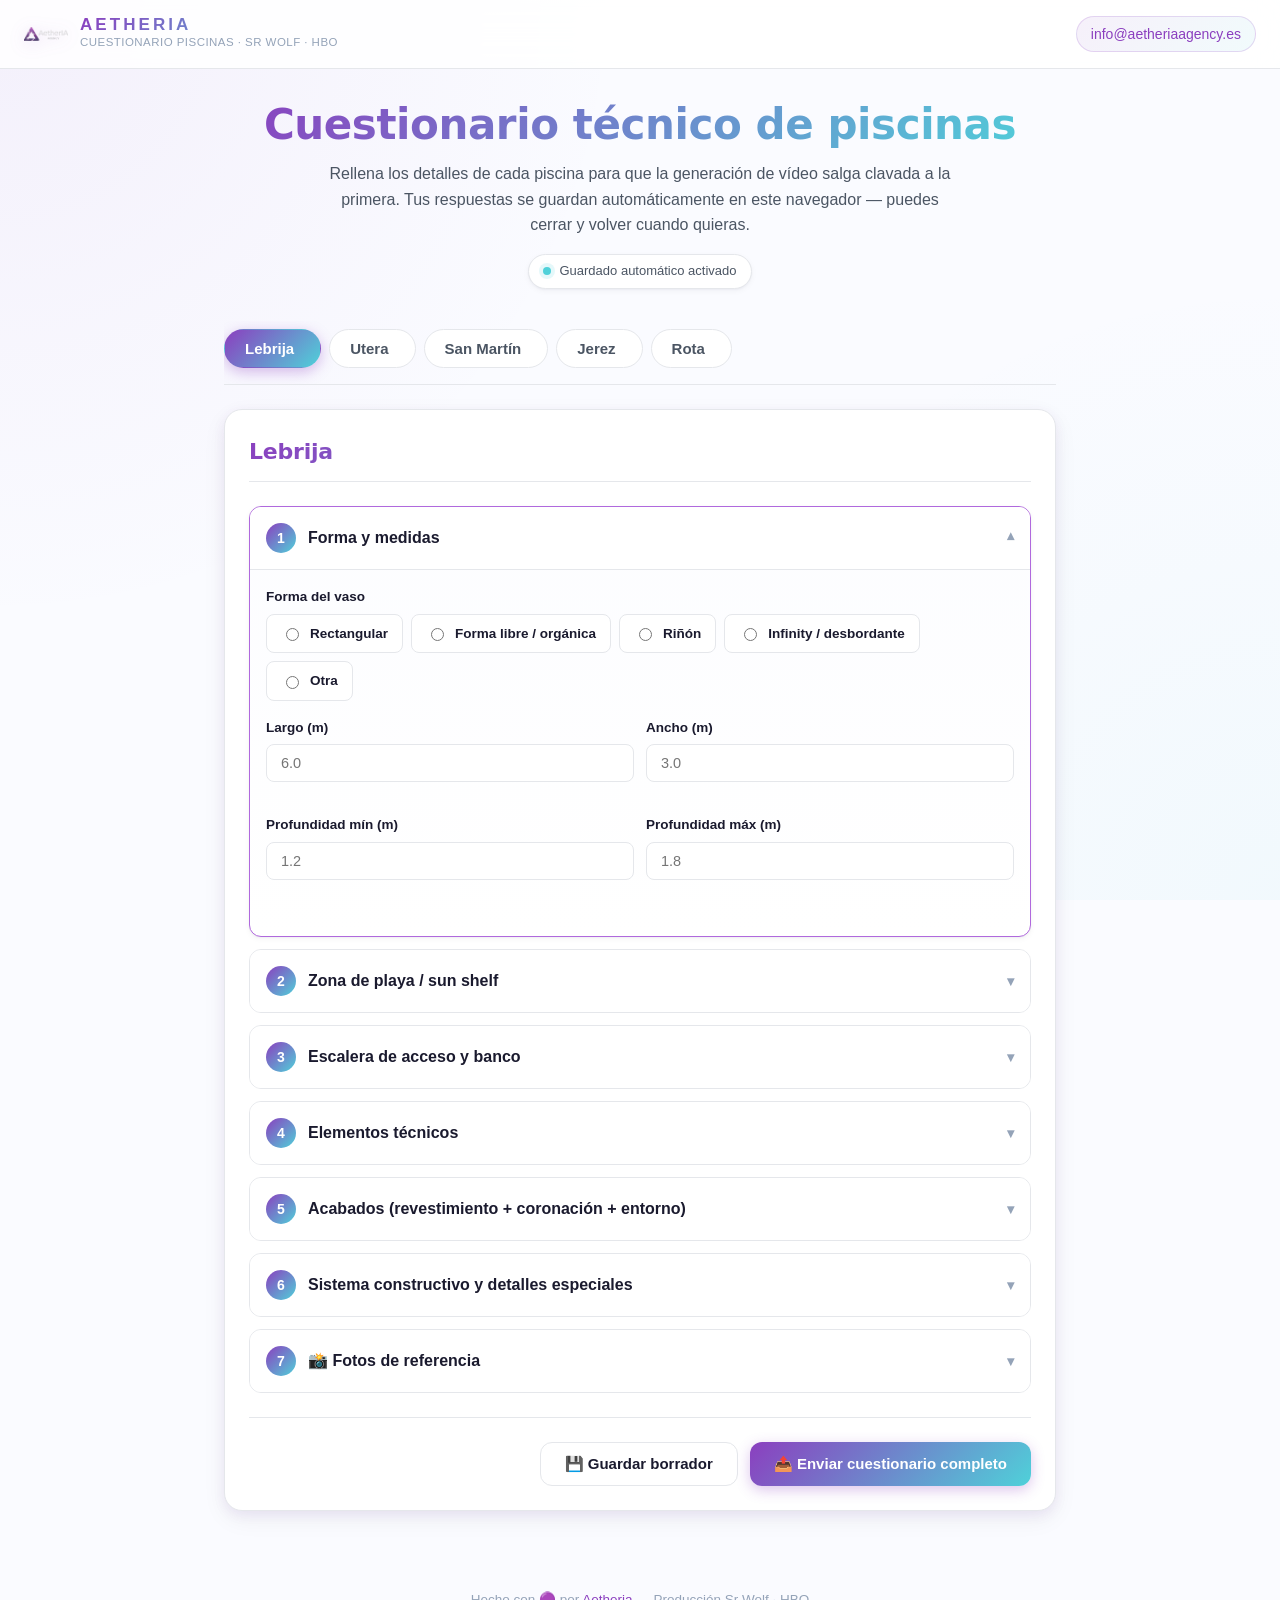
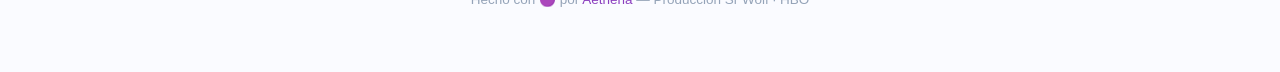
==== index.html @ 0c2d432a "feat: cuestionario interactivo Piscinas HBO Formulario HTML/CSS/JS estático para que el productor Sr" ====
<!DOCTYPE html>
<html lang="es">
<head>
  <meta charset="UTF-8" />
  <meta name="viewport" content="width=device-width, initial-scale=1.0" />
  <meta name="description" content="Cuestionario técnico de piscinas — Aetheria · Producción Sr Wolf / HBO" />
  <title>Cuestionario Piscinas · Aetheria</title>
  <link rel="icon" type="image/png" href="assets/logo-aetheria.png" />
  <link rel="stylesheet" href="style.css" />
</head>
<body>
  <header class="site-header">
    <div class="brand">
      <img src="assets/logo-aetheria.png" alt="Aetheria" class="brand-logo" />
      <div class="brand-text">
        <span class="brand-name">AETHERIA</span>
        <span class="brand-tag">Cuestionario Piscinas · Sr Wolf · HBO</span>
      </div>
    </div>
    <a class="contact-link" href="mailto:info@aetheriaagency.es">info@aetheriaagency.es</a>
  </header>

  <main class="container">
    <section class="intro">
      <h1>Cuestionario técnico de piscinas</h1>
      <p class="lead">
        Rellena los detalles de cada piscina para que la generación de vídeo
        salga clavada a la primera. Tus respuestas se guardan automáticamente
        en este navegador — puedes cerrar y volver cuando quieras.
      </p>
      <div class="status-bar">
        <span class="status-dot"></span>
        <span id="autosave-status">Guardado automático activado</span>
      </div>
    </section>

    <nav class="pool-tabs" id="poolTabs" role="tablist" aria-label="Selector de piscina">
      <button class="pool-tab active" data-pool="lebrija" role="tab" aria-selected="true">Lebrija</button>
      <button class="pool-tab" data-pool="utera" role="tab" aria-selected="false">Utera</button>
      <button class="pool-tab" data-pool="sanmartin" role="tab" aria-selected="false">San Martín</button>
      <button class="pool-tab" data-pool="jerez" role="tab" aria-selected="false">Jerez</button>
      <button class="pool-tab" data-pool="rota" role="tab" aria-selected="false">Rota</button>
    </nav>

    <form
      id="poolForm"
      action="https://formsubmit.co/info@aetheriaagency.es"
      method="POST"
      enctype="multipart/form-data"
      class="pool-form"
    >
      <!-- FormSubmit configuration -->
      <input type="hidden" name="_subject" value="🏊 Nuevo cuestionario piscinas — Aetheria" />
      <input type="hidden" name="_template" value="table" />
      <input type="hidden" name="_captcha" value="false" />
      <input type="hidden" name="_next" value="https://aetheriaagency.github.io/aetheria-piscinas-form/thanks.html" />
      <input type="hidden" name="_autoresponse" value="¡Gracias por enviar el cuestionario! Lo recibimos correctamente. Si tenemos cualquier duda nos pondremos en contacto. — Equipo Aetheria" />

      <!-- Pool sections rendered dynamically by JS -->
      <div id="poolSections"></div>

      <div class="actions">
        <button type="button" id="saveDraft" class="btn btn-secondary">
          💾 Guardar borrador
        </button>
        <button type="submit" class="btn btn-primary">
          📤 Enviar cuestionario completo
        </button>
      </div>
    </form>

    <footer class="site-footer">
      <p>
        Hecho con 🟣 por
        <a href="https://aetheriaagency.es" target="_blank" rel="noopener">Aetheria</a>
        — Producción Sr Wolf · HBO
      </p>
    </footer>
  </main>

  <!-- Template — pool section structure (cloned by JS for each pool) -->
  <template id="poolSectionTemplate">
    <div class="pool-section" data-pool="">

      <!-- 1. FORMA Y MEDIDAS -->
      <details class="accordion" open>
        <summary class="accordion-header">
          <span class="accordion-num">1</span>
          <span class="accordion-title">Forma y medidas</span>
          <span class="accordion-chevron">▾</span>
        </summary>
        <div class="accordion-body">
          <div class="field">
            <label>Forma del vaso</label>
            <div class="radio-group">
              <label class="radio"><input type="radio" name="POOL__shape" value="rectangular" /> Rectangular</label>
              <label class="radio"><input type="radio" name="POOL__shape" value="forma-libre" /> Forma libre / orgánica</label>
              <label class="radio"><input type="radio" name="POOL__shape" value="rinon" /> Riñón</label>
              <label class="radio"><input type="radio" name="POOL__shape" value="infinity" /> Infinity / desbordante</label>
              <label class="radio"><input type="radio" name="POOL__shape" value="otra" /> Otra</label>
            </div>
          </div>

          <div class="field-row">
            <div class="field">
              <label>Largo (m)</label>
              <input type="number" name="POOL__length" step="0.1" min="0" placeholder="6.0" />
            </div>
            <div class="field">
              <label>Ancho (m)</label>
              <input type="number" name="POOL__width" step="0.1" min="0" placeholder="3.0" />
            </div>
          </div>

          <div class="field-row">
            <div class="field">
              <label>Profundidad mín (m)</label>
              <input type="number" name="POOL__depthMin" step="0.1" min="0" placeholder="1.2" />
            </div>
            <div class="field">
              <label>Profundidad máx (m)</label>
              <input type="number" name="POOL__depthMax" step="0.1" min="0" placeholder="1.8" />
            </div>
          </div>
        </div>
      </details>

      <!-- 2. PLAYA / SUN SHELF -->
      <details class="accordion">
        <summary class="accordion-header">
          <span class="accordion-num">2</span>
          <span class="accordion-title">Zona de playa / sun shelf</span>
          <span class="accordion-chevron">▾</span>
        </summary>
        <div class="accordion-body">
          <div class="field">
            <label>¿Tiene zona de playa?</label>
            <div class="radio-group">
              <label class="radio"><input type="radio" name="POOL__hasPlaya" value="si" /> Sí</label>
              <label class="radio"><input type="radio" name="POOL__hasPlaya" value="no" /> No</label>
            </div>
          </div>
          <div class="field">
            <label>¿En qué pared está la playa?</label>
            <input type="text" name="POOL__playaWall" placeholder="Ej: pared corta pegada a la casa" />
          </div>
          <div class="field-row">
            <div class="field">
              <label>Largo playa (m)</label>
              <input type="number" name="POOL__playaLength" step="0.1" min="0" placeholder="1.5" />
            </div>
            <div class="field">
              <label>Ancho playa (m)</label>
              <input type="number" name="POOL__playaWidth" step="0.1" min="0" placeholder="3.0" />
            </div>
          </div>
        </div>
      </details>

      <!-- 3. ESCALERA Y BANCO -->
      <details class="accordion">
        <summary class="accordion-header">
          <span class="accordion-num">3</span>
          <span class="accordion-title">Escalera de acceso y banco</span>
          <span class="accordion-chevron">▾</span>
        </summary>
        <div class="accordion-body">
          <div class="field">
            <label>Tipo de escalera</label>
            <div class="radio-group radio-group-vertical">
              <label class="radio"><input type="radio" name="POOL__stairsType" value="cascada" /> Escalones tipo cascada (3-4 peldaños)</label>
              <label class="radio"><input type="radio" name="POOL__stairsType" value="esquina" /> Escalera de esquina</label>
              <label class="radio"><input type="radio" name="POOL__stairsType" value="roman" /> Roman / semicircular</label>
              <label class="radio"><input type="radio" name="POOL__stairsType" value="integrada-playa" /> Integrada en la playa</label>
              <label class="radio"><input type="radio" name="POOL__stairsType" value="otra" /> Otra (describir abajo)</label>
            </div>
          </div>
          <div class="field">
            <label>Ubicación de la escalera</label>
            <input type="text" name="POOL__stairsLocation" placeholder="Ej: esquina superior derecha, pared corta sur..." />
          </div>
          <div class="field">
            <label>Nº de escalones</label>
            <input type="number" name="POOL__stairsCount" min="1" placeholder="3" />
          </div>

          <hr class="separator" />

          <div class="field">
            <label>¿Tiene banco sumergido?</label>
            <div class="radio-group">
              <label class="radio"><input type="radio" name="POOL__hasBench" value="si" /> Sí</label>
              <label class="radio"><input type="radio" name="POOL__hasBench" value="no" /> No</label>
            </div>
          </div>
          <div class="field">
            <label>Ubicación del banco</label>
            <input type="text" name="POOL__benchLocation" placeholder="Ej: pared corta este" />
          </div>
        </div>
      </details>

      <!-- 4. ELEMENTOS TÉCNICOS -->
      <details class="accordion">
        <summary class="accordion-header">
          <span class="accordion-num">4</span>
          <span class="accordion-title">Elementos técnicos</span>
          <span class="accordion-chevron">▾</span>
        </summary>
        <div class="accordion-body">
          <div class="field-row">
            <div class="field">
              <label>Nº de skimmers</label>
              <input type="number" name="POOL__skimmersCount" min="0" placeholder="2" />
            </div>
            <div class="field">
              <label>¿En qué pared van?</label>
              <input type="text" name="POOL__skimmersWall" placeholder="Ej: pared larga frontal (lado jardín)" />
            </div>
          </div>

          <div class="field-row">
            <div class="field">
              <label>Nº de focos LED</label>
              <input type="number" name="POOL__focosCount" min="0" placeholder="1" />
            </div>
            <div class="field">
              <label>¿En qué pared van?</label>
              <input type="text" name="POOL__focosWall" placeholder="Ej: pared larga opuesta a skimmers" />
            </div>
          </div>

          <div class="field">
            <label>Sumidero — posición</label>
            <div class="radio-group">
              <label class="radio"><input type="radio" name="POOL__drainPos" value="centrado" /> Centrado</label>
              <label class="radio"><input type="radio" name="POOL__drainPos" value="descentrado" /> Descentrado</label>
            </div>
          </div>
          <div class="field">
            <label>Si va descentrado, ¿hacia dónde?</label>
            <input type="text" name="POOL__drainOffset" placeholder="Ej: hacia el lado opuesto a la playa" />
          </div>

          <div class="field-row">
            <div class="field">
              <label>Nº de impulsiones</label>
              <input type="number" name="POOL__impulsionsCount" min="0" placeholder="2" />
            </div>
            <div class="field">
              <label>Ubicación impulsiones</label>
              <input type="text" name="POOL__impulsionsLocation" placeholder="Ej: dentro de la playa" />
            </div>
          </div>

          <div class="field">
            <label>¿Es piscina desbordante?</label>
            <div class="radio-group">
              <label class="radio"><input type="radio" name="POOL__overflow" value="no" /> No</label>
              <label class="radio"><input type="radio" name="POOL__overflow" value="perimetral" /> Sí, perimetral</label>
              <label class="radio"><input type="radio" name="POOL__overflow" value="lateral" /> Sí, solo por un lado</label>
            </div>
          </div>
        </div>
      </details>

      <!-- 5. ACABADOS -->
      <details class="accordion">
        <summary class="accordion-header">
          <span class="accordion-num">5</span>
          <span class="accordion-title">Acabados (revestimiento + coronación + entorno)</span>
          <span class="accordion-chevron">▾</span>
        </summary>
        <div class="accordion-body">
          <h4 class="sub-heading">Revestimiento interior</h4>
          <div class="field">
            <label>Material del revestimiento</label>
            <div class="radio-group radio-group-vertical">
              <label class="radio"><input type="radio" name="POOL__finishMaterial" value="membrana" /> Membrana armada PVC</label>
              <label class="radio"><input type="radio" name="POOL__finishMaterial" value="gresite" /> Gresite / mosaico</label>
              <label class="radio"><input type="radio" name="POOL__finishMaterial" value="microcemento" /> Microcemento</label>
              <label class="radio"><input type="radio" name="POOL__finishMaterial" value="liner" /> Liner</label>
              <label class="radio"><input type="radio" name="POOL__finishMaterial" value="otro" /> Otro</label>
            </div>
          </div>
          <div class="field">
            <label>Color exacto del revestimiento</label>
            <input type="text" name="POOL__finishColor" placeholder="Ej: antracita gris oscuro / blanco / arena / azul claro..." />
          </div>
          <div class="field">
            <label>Referencia comercial (opcional)</label>
            <input type="text" name="POOL__finishRef" placeholder="Ej: Renolit Alkorplan Touch Chandra" />
          </div>

          <h4 class="sub-heading">Coronación (borde perimetral)</h4>
          <div class="field">
            <label>Material de la coronación</label>
            <div class="radio-group radio-group-vertical">
              <label class="radio"><input type="radio" name="POOL__copingMaterial" value="piedra-natural" /> Piedra natural</label>
              <label class="radio"><input type="radio" name="POOL__copingMaterial" value="porcelanico" /> Porcelánico</label>
              <label class="radio"><input type="radio" name="POOL__copingMaterial" value="travertino" /> Travertino</label>
              <label class="radio"><input type="radio" name="POOL__copingMaterial" value="hormigon-pulido" /> Hormigón pulido</label>
              <label class="radio"><input type="radio" name="POOL__copingMaterial" value="otro" /> Otro</label>
            </div>
          </div>
          <div class="field">
            <label>Color de la coronación (UN solo color)</label>
            <input type="text" name="POOL__copingColor" placeholder="Ej: gris claro / blanco / beige..." />
          </div>

          <h4 class="sub-heading">Entorno alrededor de la piscina</h4>
          <div class="field">
            <label>Material del suelo exterior</label>
            <div class="radio-group radio-group-vertical">
              <label class="radio"><input type="radio" name="POOL__deckMaterial" value="baldosa" /> Baldosa / cerámica</label>
              <label class="radio"><input type="radio" name="POOL__deckMaterial" value="tarima-madera" /> Tarima de madera</label>
              <label class="radio"><input type="radio" name="POOL__deckMaterial" value="cesped" /> Césped (natural o artificial)</label>
              <label class="radio"><input type="radio" name="POOL__deckMaterial" value="microcemento" /> Microcemento</label>
              <label class="radio"><input type="radio" name="POOL__deckMaterial" value="mezcla" /> Mezcla</label>
            </div>
          </div>
          <div class="field">
            <label>Color principal del entorno</label>
            <input type="text" name="POOL__deckColor" placeholder="Ej: gris-blanco / terracota / madera natural..." />
          </div>
        </div>
      </details>

      <!-- 6. SISTEMA CONSTRUCTIVO + DETALLES ESPECIALES -->
      <details class="accordion">
        <summary class="accordion-header">
          <span class="accordion-num">6</span>
          <span class="accordion-title">Sistema constructivo y detalles especiales</span>
          <span class="accordion-chevron">▾</span>
        </summary>
        <div class="accordion-body">
          <div class="field">
            <label>Sistema constructivo</label>
            <div class="radio-group">
              <label class="radio"><input type="radio" name="POOL__construction" value="eps" /> Bloques EPS</label>
              <label class="radio"><input type="radio" name="POOL__construction" value="gunite" /> Gunite (hormigón proyectado)</label>
              <label class="radio"><input type="radio" name="POOL__construction" value="prefabricada" /> Prefabricada</label>
              <label class="radio"><input type="radio" name="POOL__construction" value="otro" /> Otro</label>
            </div>
          </div>

          <hr class="separator" />

          <div class="field">
            <label>¿Tiene jacuzzi o spa anexo?</label>
            <div class="radio-group">
              <label class="radio"><input type="radio" name="POOL__hasJacuzzi" value="si" /> Sí</label>
              <label class="radio"><input type="radio" name="POOL__hasJacuzzi" value="no" /> No</label>
            </div>
          </div>
          <div class="field">
            <label>¿Hay cascadas, fuentes o cuellos de cisne?</label>
            <div class="radio-group">
              <label class="radio"><input type="radio" name="POOL__hasWaterfall" value="si" /> Sí</label>
              <label class="radio"><input type="radio" name="POOL__hasWaterfall" value="no" /> No</label>
            </div>
          </div>
          <div class="field">
            <label>¿Hay mosaico o dibujos en el fondo?</label>
            <div class="radio-group">
              <label class="radio"><input type="radio" name="POOL__hasMosaic" value="si" /> Sí</label>
              <label class="radio"><input type="radio" name="POOL__hasMosaic" value="no" /> No</label>
            </div>
          </div>
          <div class="field">
            <label>Si tiene mosaico/dibujo, ¿cuál?</label>
            <input type="text" name="POOL__mosaicDetails" placeholder="Ej: delfín azul, cenefa griega..." />
          </div>

          <div class="field">
            <label>Otros detalles importantes</label>
            <textarea name="POOL__notes" rows="3" placeholder="Cualquier cosa relevante: orientación solar, vegetación cercana, peculiaridades..."></textarea>
          </div>
        </div>
      </details>

      <!-- 7. FOTOS -->
      <details class="accordion">
        <summary class="accordion-header">
          <span class="accordion-num">7</span>
          <span class="accordion-title">📸 Fotos de referencia</span>
          <span class="accordion-chevron">▾</span>
        </summary>
        <div class="accordion-body">
          <p class="hint">
            Sube las que tengas — cuantas más, mejor clava el resultado.
            Lo ideal: 1 foto del vaso terminado, 1 con agua, 1 del entorno completo,
            y cualquier render 3D o plano técnico.
          </p>
          <div class="field">
            <label for="POOL__photos">Selecciona fotos (puedes subir varias a la vez)</label>
            <input type="file" name="POOL__photos[]" id="POOL__photos" accept="image/*,application/pdf" multiple />
          </div>
        </div>
      </details>
    </div>
  </template>

  <script src="script.js"></script>
</body>
</html>
---- style.css ----
/* ─────────────────────────────────────────────
   AETHERIA — Piscinas form
   Paleta light + violeta/cyan inspirada en el logo
   ───────────────────────────────────────────── */

:root {
  /* Brand colors */
  --aetheria-violet: #8b3fbf;
  --aetheria-violet-dark: #6e2ea0;
  --aetheria-violet-light: #b069dd;
  --aetheria-cyan: #4fd1d9;
  --aetheria-cyan-dark: #2eb2bc;
  --aetheria-cyan-light: #7be0e6;

  /* Gradient */
  --grad-brand: linear-gradient(135deg, var(--aetheria-violet) 0%, var(--aetheria-cyan) 100%);
  --grad-brand-soft: linear-gradient(135deg, rgba(139, 63, 191, 0.08) 0%, rgba(79, 209, 217, 0.08) 100%);

  /* Neutrals (light) */
  --bg: #fafbff;
  --surface: #ffffff;
  --surface-elev: #ffffff;
  --border: #e5e7eb;
  --border-strong: #cbd5e1;
  --text: #1a1a2e;
  --text-soft: #4b5563;
  --text-muted: #94a3b8;

  /* Semantic */
  --shadow-sm: 0 1px 2px rgba(20, 16, 41, 0.04), 0 2px 6px rgba(20, 16, 41, 0.04);
  --shadow-md: 0 4px 12px rgba(139, 63, 191, 0.08), 0 8px 24px rgba(20, 16, 41, 0.06);
  --shadow-lg: 0 8px 28px rgba(139, 63, 191, 0.12), 0 16px 48px rgba(20, 16, 41, 0.08);

  /* Radius */
  --radius-sm: 8px;
  --radius-md: 12px;
  --radius-lg: 18px;
  --radius-pill: 999px;

  /* Spacing */
  --space-1: 4px;
  --space-2: 8px;
  --space-3: 12px;
  --space-4: 16px;
  --space-5: 24px;
  --space-6: 32px;
  --space-8: 48px;

  /* Typography */
  --font-sans: -apple-system, BlinkMacSystemFont, "Inter", "Segoe UI", Roboto, "Helvetica Neue", Arial, sans-serif;
  --font-display: "Inter", "Segoe UI", system-ui, sans-serif;
}

/* ─── Reset / base ─── */
* {
  box-sizing: border-box;
}
html, body {
  margin: 0;
  padding: 0;
}
body {
  font-family: var(--font-sans);
  color: var(--text);
  background: var(--bg);
  background-image:
    radial-gradient(circle at 0% 0%, rgba(139, 63, 191, 0.06) 0%, transparent 40%),
    radial-gradient(circle at 100% 100%, rgba(79, 209, 217, 0.05) 0%, transparent 40%);
  background-attachment: fixed;
  font-size: 16px;
  line-height: 1.6;
  min-height: 100vh;
}
img {
  max-width: 100%;
  display: block;
}
h1, h2, h3, h4 {
  margin: 0;
  font-family: var(--font-display);
  font-weight: 700;
  letter-spacing: -0.01em;
  color: var(--text);
}
a {
  color: var(--aetheria-violet);
  text-decoration: none;
  transition: color 0.15s ease;
}
a:hover {
  color: var(--aetheria-violet-dark);
}
hr.separator {
  border: none;
  border-top: 1px solid var(--border);
  margin: var(--space-5) 0;
}

/* ─── Header ─── */
.site-header {
  background: var(--surface);
  border-bottom: 1px solid var(--border);
  padding: var(--space-3) var(--space-5);
  display: flex;
  align-items: center;
  justify-content: space-between;
  position: sticky;
  top: 0;
  z-index: 100;
  backdrop-filter: blur(20px);
  -webkit-backdrop-filter: blur(20px);
  background: rgba(255, 255, 255, 0.85);
}
.brand {
  display: flex;
  align-items: center;
  gap: var(--space-3);
}
.brand-logo {
  width: 44px;
  height: 44px;
  object-fit: contain;
  filter: drop-shadow(0 2px 8px rgba(139, 63, 191, 0.25));
}
.brand-text {
  display: flex;
  flex-direction: column;
}
.brand-name {
  font-weight: 800;
  font-size: 17px;
  letter-spacing: 0.18em;
  background: var(--grad-brand);
  -webkit-background-clip: text;
  background-clip: text;
  -webkit-text-fill-color: transparent;
  line-height: 1;
}
.brand-tag {
  font-size: 11.5px;
  font-weight: 500;
  color: var(--text-muted);
  letter-spacing: 0.04em;
  text-transform: uppercase;
}
.contact-link {
  font-size: 14px;
  font-weight: 500;
  padding: 6px 14px;
  border-radius: var(--radius-pill);
  background: var(--grad-brand-soft);
  border: 1px solid rgba(139, 63, 191, 0.18);
}

/* ─── Main container ─── */
.container {
  max-width: 880px;
  margin: 0 auto;
  padding: var(--space-6) var(--space-5);
}

/* ─── Intro ─── */
.intro {
  text-align: center;
  margin-bottom: var(--space-6);
}
.intro h1 {
  font-size: clamp(28px, 5vw, 42px);
  background: var(--grad-brand);
  -webkit-background-clip: text;
  background-clip: text;
  -webkit-text-fill-color: transparent;
  margin-bottom: var(--space-3);
  line-height: 1.15;
}
.lead {
  color: var(--text-soft);
  font-size: 16px;
  max-width: 640px;
  margin: 0 auto var(--space-4);
}
.status-bar {
  display: inline-flex;
  align-items: center;
  gap: var(--space-2);
  padding: 6px 14px;
  background: var(--surface);
  border: 1px solid var(--border);
  border-radius: var(--radius-pill);
  font-size: 13px;
  color: var(--text-soft);
  box-shadow: var(--shadow-sm);
}
.status-dot {
  width: 8px;
  height: 8px;
  border-radius: 50%;
  background: var(--aetheria-cyan);
  box-shadow: 0 0 0 4px rgba(79, 209, 217, 0.15);
  animation: pulse 2s ease-in-out infinite;
}
@keyframes pulse {
  0%, 100% { opacity: 1; }
  50% { opacity: 0.5; }
}

/* ─── Pool tabs ─── */
.pool-tabs {
  display: flex;
  gap: var(--space-2);
  overflow-x: auto;
  padding: var(--space-2) 0 var(--space-4);
  margin-bottom: var(--space-5);
  border-bottom: 1px solid var(--border);
  scroll-snap-type: x mandatory;
  -webkit-overflow-scrolling: touch;
}
.pool-tabs::-webkit-scrollbar {
  height: 6px;
}
.pool-tabs::-webkit-scrollbar-thumb {
  background: var(--border-strong);
  border-radius: 6px;
}
.pool-tab {
  flex-shrink: 0;
  scroll-snap-align: start;
  padding: 10px 20px;
  font-family: inherit;
  font-size: 15px;
  font-weight: 600;
  color: var(--text-soft);
  background: var(--surface);
  border: 1px solid var(--border);
  border-radius: var(--radius-pill);
  cursor: pointer;
  transition: all 0.18s ease;
  position: relative;
  white-space: nowrap;
}
.pool-tab:hover {
  border-color: var(--aetheria-violet-light);
  color: var(--aetheria-violet-dark);
  transform: translateY(-1px);
}
.pool-tab.active {
  background: var(--grad-brand);
  color: white;
  border-color: transparent;
  box-shadow: 0 4px 14px rgba(139, 63, 191, 0.35);
}
.pool-tab .completion {
  margin-left: 6px;
  font-size: 12px;
  opacity: 0.7;
}

/* ─── Form ─── */
.pool-form {
  background: var(--surface);
  border: 1px solid var(--border);
  border-radius: var(--radius-lg);
  padding: var(--space-5);
  box-shadow: var(--shadow-md);
  margin-bottom: var(--space-6);
}
.pool-section {
  display: none;
  flex-direction: column;
  gap: var(--space-3);
}
.pool-section.active {
  display: flex;
}

/* ─── Accordion ─── */
.accordion {
  border: 1px solid var(--border);
  border-radius: var(--radius-md);
  overflow: hidden;
  background: var(--surface);
  transition: border-color 0.15s ease, box-shadow 0.15s ease;
}
.accordion:hover {
  border-color: var(--aetheria-violet-light);
}
.accordion[open] {
  box-shadow: var(--shadow-sm);
  border-color: var(--aetheria-violet-light);
}
.accordion-header {
  list-style: none;
  cursor: pointer;
  padding: var(--space-4);
  display: flex;
  align-items: center;
  gap: var(--space-3);
  font-weight: 600;
  font-size: 16px;
  background: var(--surface);
  transition: background 0.15s ease;
  user-select: none;
}
.accordion-header::-webkit-details-marker { display: none; }
.accordion-header:hover {
  background: var(--grad-brand-soft);
}
.accordion-num {
  width: 30px;
  height: 30px;
  border-radius: var(--radius-pill);
  background: var(--grad-brand);
  color: white;
  display: flex;
  align-items: center;
  justify-content: center;
  font-size: 14px;
  font-weight: 700;
  flex-shrink: 0;
}
.accordion-title {
  flex: 1;
}
.accordion-chevron {
  color: var(--text-muted);
  transition: transform 0.2s ease;
  font-size: 14px;
}
.accordion[open] .accordion-chevron {
  transform: rotate(180deg);
}
.accordion-body {
  padding: var(--space-4) var(--space-4) var(--space-5);
  border-top: 1px solid var(--border);
  background: linear-gradient(180deg, rgba(250, 251, 255, 0.5) 0%, transparent 100%);
}

/* ─── Fields ─── */
.field {
  margin-bottom: var(--space-4);
  display: flex;
  flex-direction: column;
  gap: 6px;
}
.field:last-child {
  margin-bottom: 0;
}
.field label {
  font-size: 13.5px;
  font-weight: 600;
  color: var(--text);
}
.field-row {
  display: grid;
  grid-template-columns: 1fr 1fr;
  gap: var(--space-3);
  margin-bottom: var(--space-4);
}
.sub-heading {
  font-size: 14px;
  font-weight: 700;
  color: var(--aetheria-violet-dark);
  margin: var(--space-4) 0 var(--space-3);
  text-transform: uppercase;
  letter-spacing: 0.04em;
}
.hint {
  font-size: 13px;
  color: var(--text-soft);
  background: var(--grad-brand-soft);
  border-left: 3px solid var(--aetheria-cyan);
  padding: 10px 14px;
  border-radius: var(--radius-sm);
  margin-bottom: var(--space-4);
}

input[type="text"],
input[type="number"],
input[type="email"],
input[type="file"],
textarea,
select {
  width: 100%;
  font-family: inherit;
  font-size: 14.5px;
  color: var(--text);
  background: var(--surface);
  border: 1.5px solid var(--border);
  border-radius: var(--radius-sm);
  padding: 10px 14px;
  transition: all 0.15s ease;
}
input[type="text"]:focus,
input[type="number"]:focus,
input[type="email"]:focus,
textarea:focus,
select:focus {
  outline: none;
  border-color: var(--aetheria-violet);
  box-shadow: 0 0 0 4px rgba(139, 63, 191, 0.12);
}
input[type="file"] {
  padding: 8px;
  cursor: pointer;
}
input[type="file"]::file-selector-button {
  font-family: inherit;
  font-size: 13px;
  font-weight: 600;
  padding: 8px 14px;
  margin-right: 12px;
  border: none;
  border-radius: var(--radius-sm);
  background: var(--grad-brand);
  color: white;
  cursor: pointer;
  transition: opacity 0.15s ease;
}
input[type="file"]::file-selector-button:hover {
  opacity: 0.9;
}
textarea {
  resize: vertical;
  font-family: inherit;
  min-height: 80px;
}

/* ─── Radio groups ─── */
.radio-group {
  display: flex;
  flex-wrap: wrap;
  gap: var(--space-2);
}
.radio-group-vertical {
  flex-direction: column;
  gap: var(--space-2);
}
.radio {
  display: inline-flex;
  align-items: center;
  gap: 8px;
  padding: 8px 14px;
  background: var(--surface);
  border: 1.5px solid var(--border);
  border-radius: var(--radius-sm);
  cursor: pointer;
  font-size: 14px;
  font-weight: 500;
  color: var(--text-soft);
  transition: all 0.15s ease;
  user-select: none;
}
.radio:hover {
  border-color: var(--aetheria-violet-light);
  color: var(--text);
}
.radio input[type="radio"] {
  accent-color: var(--aetheria-violet);
  cursor: pointer;
}
.radio:has(input[type="radio"]:checked) {
  background: var(--grad-brand-soft);
  border-color: var(--aetheria-violet);
  color: var(--aetheria-violet-dark);
  font-weight: 600;
}

/* ─── Actions ─── */
.actions {
  display: flex;
  flex-wrap: wrap;
  gap: var(--space-3);
  margin-top: var(--space-5);
  padding-top: var(--space-5);
  border-top: 1px solid var(--border);
  justify-content: flex-end;
}
.btn {
  padding: 12px 24px;
  font-family: inherit;
  font-size: 15px;
  font-weight: 600;
  border: none;
  border-radius: var(--radius-md);
  cursor: pointer;
  transition: all 0.18s ease;
  display: inline-flex;
  align-items: center;
  gap: 8px;
}
.btn-primary {
  background: var(--grad-brand);
  color: white;
  box-shadow: 0 4px 14px rgba(139, 63, 191, 0.3);
}
.btn-primary:hover {
  transform: translateY(-2px);
  box-shadow: 0 8px 22px rgba(139, 63, 191, 0.42);
}
.btn-secondary {
  background: var(--surface);
  color: var(--text);
  border: 1.5px solid var(--border);
}
.btn-secondary:hover {
  border-color: var(--aetheria-violet);
  color: var(--aetheria-violet-dark);
}

/* ─── Footer ─── */
.site-footer {
  text-align: center;
  padding: var(--space-6) 0 var(--space-4);
  color: var(--text-muted);
  font-size: 13.5px;
}

/* ─── Responsive ─── */
@media (max-width: 640px) {
  .container { padding: var(--space-4) var(--space-3); }
  .pool-form { padding: var(--space-3); }
  .field-row { grid-template-columns: 1fr; }
  .accordion-header { padding: 14px; font-size: 15px; }
  .accordion-body { padding: var(--space-3); }
  .actions { flex-direction: column; }
  .actions .btn { width: 100%; justify-content: center; }
  .brand-tag { display: none; }
  .contact-link { display: none; }
  .pool-tab { padding: 8px 16px; font-size: 14px; }
}
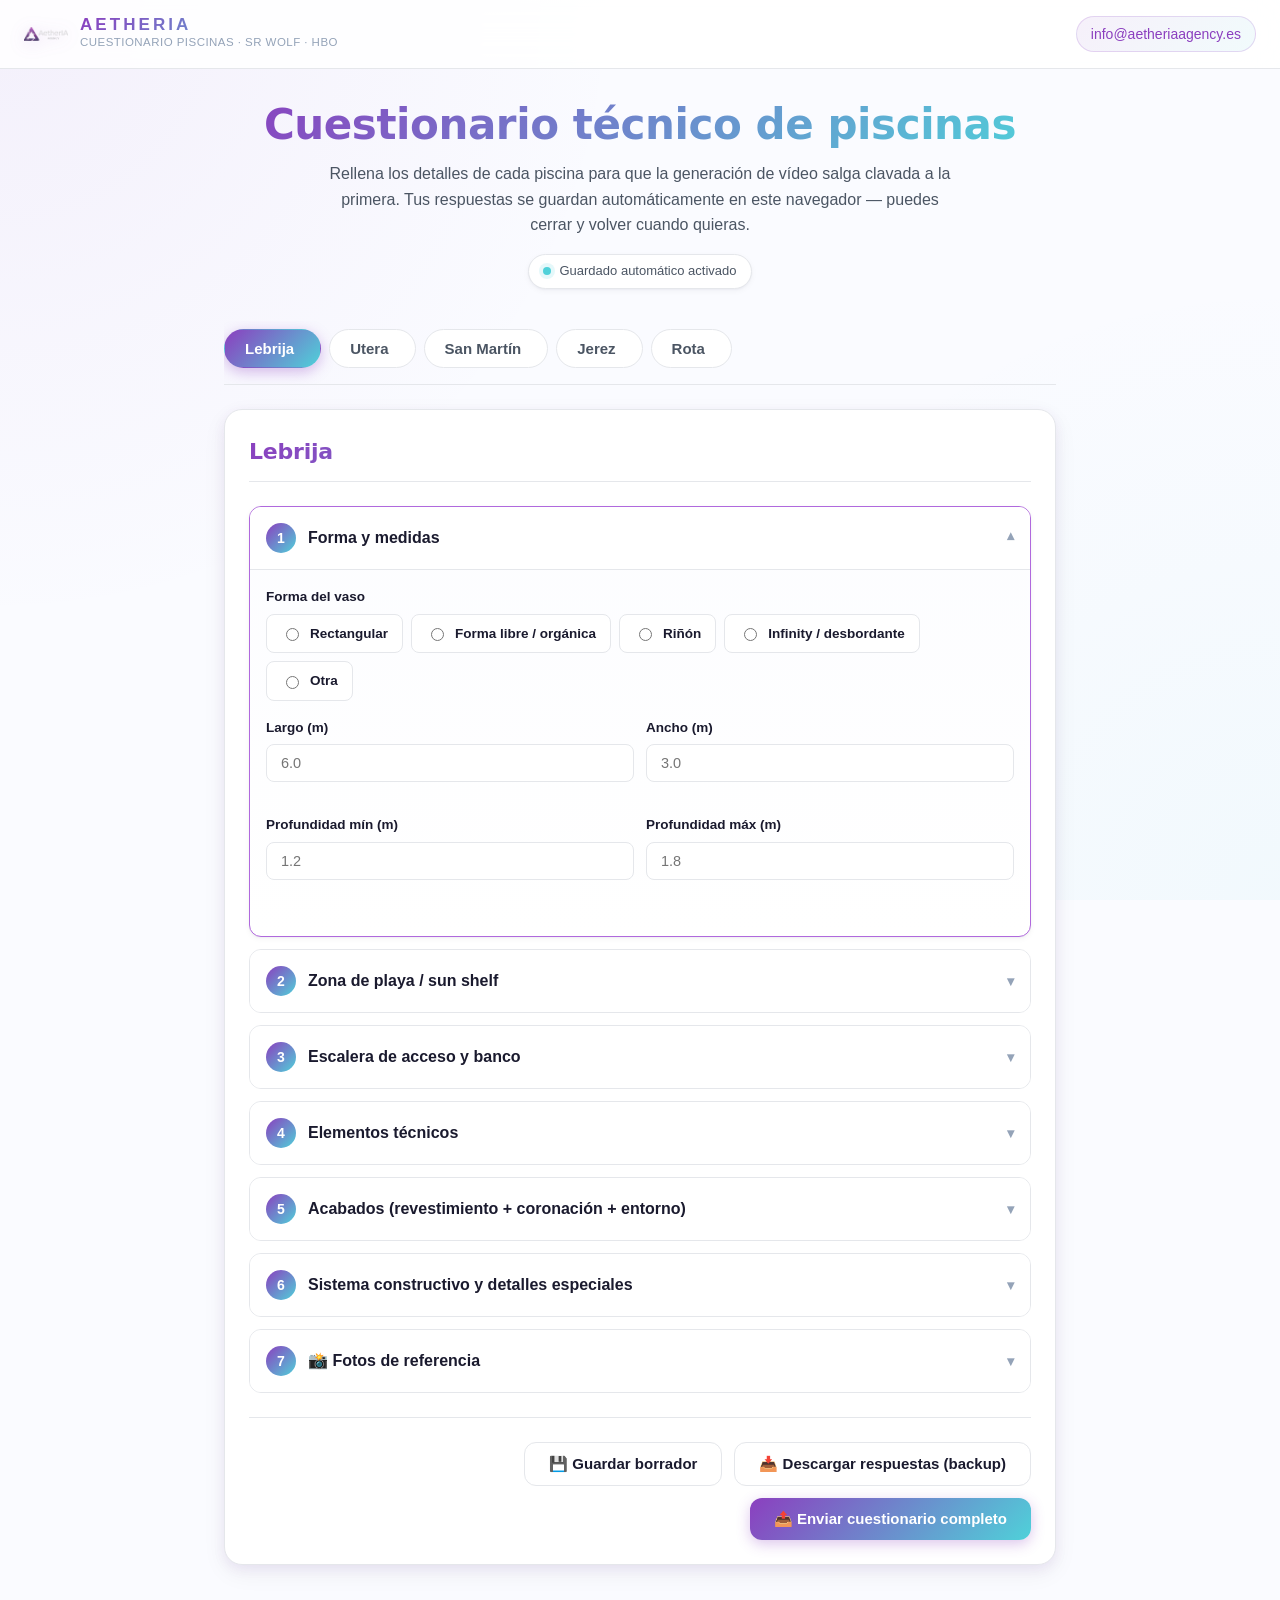
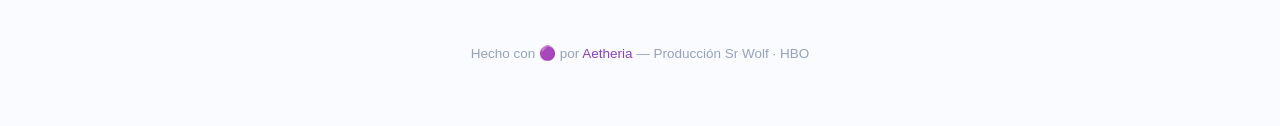
==== commit 51a8f468: "feat: fallback robusto si servicio de envío cae Cuando FormSubmit está caído (error 522 Cloudflare v" ====
--- a/index.html
+++ b/index.html
@@ -63,9 +63,23 @@
         <button type="button" id="saveDraft" class="btn btn-secondary">
           💾 Guardar borrador
         </button>
-        <button type="submit" class="btn btn-primary">
+        <button type="button" id="downloadJson" class="btn btn-secondary" title="Por si el envío principal falla, descarga las respuestas en un archivo">
+          📥 Descargar respuestas (backup)
+        </button>
+        <button type="submit" id="submitBtn" class="btn btn-primary">
           📤 Enviar cuestionario completo
         </button>
+      </div>
+
+      <div id="errorBanner" class="error-banner" hidden>
+        <strong>⚠️ El servicio de envío no responde.</strong>
+        <p>
+          Parece que FormSubmit está caído ahora mismo (es temporal, suele
+          durar minutos). Pulsa <b>"Descargar respuestas (backup)"</b> y
+          mándanos el archivo por WhatsApp o a
+          <a href="mailto:info@aetheriaagency.es">info@aetheriaagency.es</a>.
+          Nos llegan igual y sin perder nada.
+        </p>
       </div>
     </form>
 
--- a/style.css
+++ b/style.css
@@ -505,6 +505,38 @@
 .btn-secondary:hover {
   border-color: var(--aetheria-violet);
   color: var(--aetheria-violet-dark);
+}
+
+/* ─── Error banner ─── */
+.error-banner {
+  margin-top: var(--space-4);
+  padding: var(--space-4);
+  background: linear-gradient(135deg, rgba(220, 38, 38, 0.06) 0%, rgba(251, 146, 60, 0.06) 100%);
+  border: 1.5px solid rgba(220, 38, 38, 0.25);
+  border-left: 4px solid #dc2626;
+  border-radius: var(--radius-md);
+  color: var(--text);
+  font-size: 14px;
+  animation: slideIn 0.3s ease;
+}
+.error-banner strong {
+  color: #dc2626;
+  display: block;
+  margin-bottom: 6px;
+  font-size: 15px;
+}
+.error-banner p {
+  margin: 0;
+  color: var(--text-soft);
+  line-height: 1.55;
+}
+.error-banner a {
+  color: var(--aetheria-violet);
+  font-weight: 600;
+}
+@keyframes slideIn {
+  from { opacity: 0; transform: translateY(-8px); }
+  to { opacity: 1; transform: translateY(0); }
 }
 
 /* ─── Footer ─── */
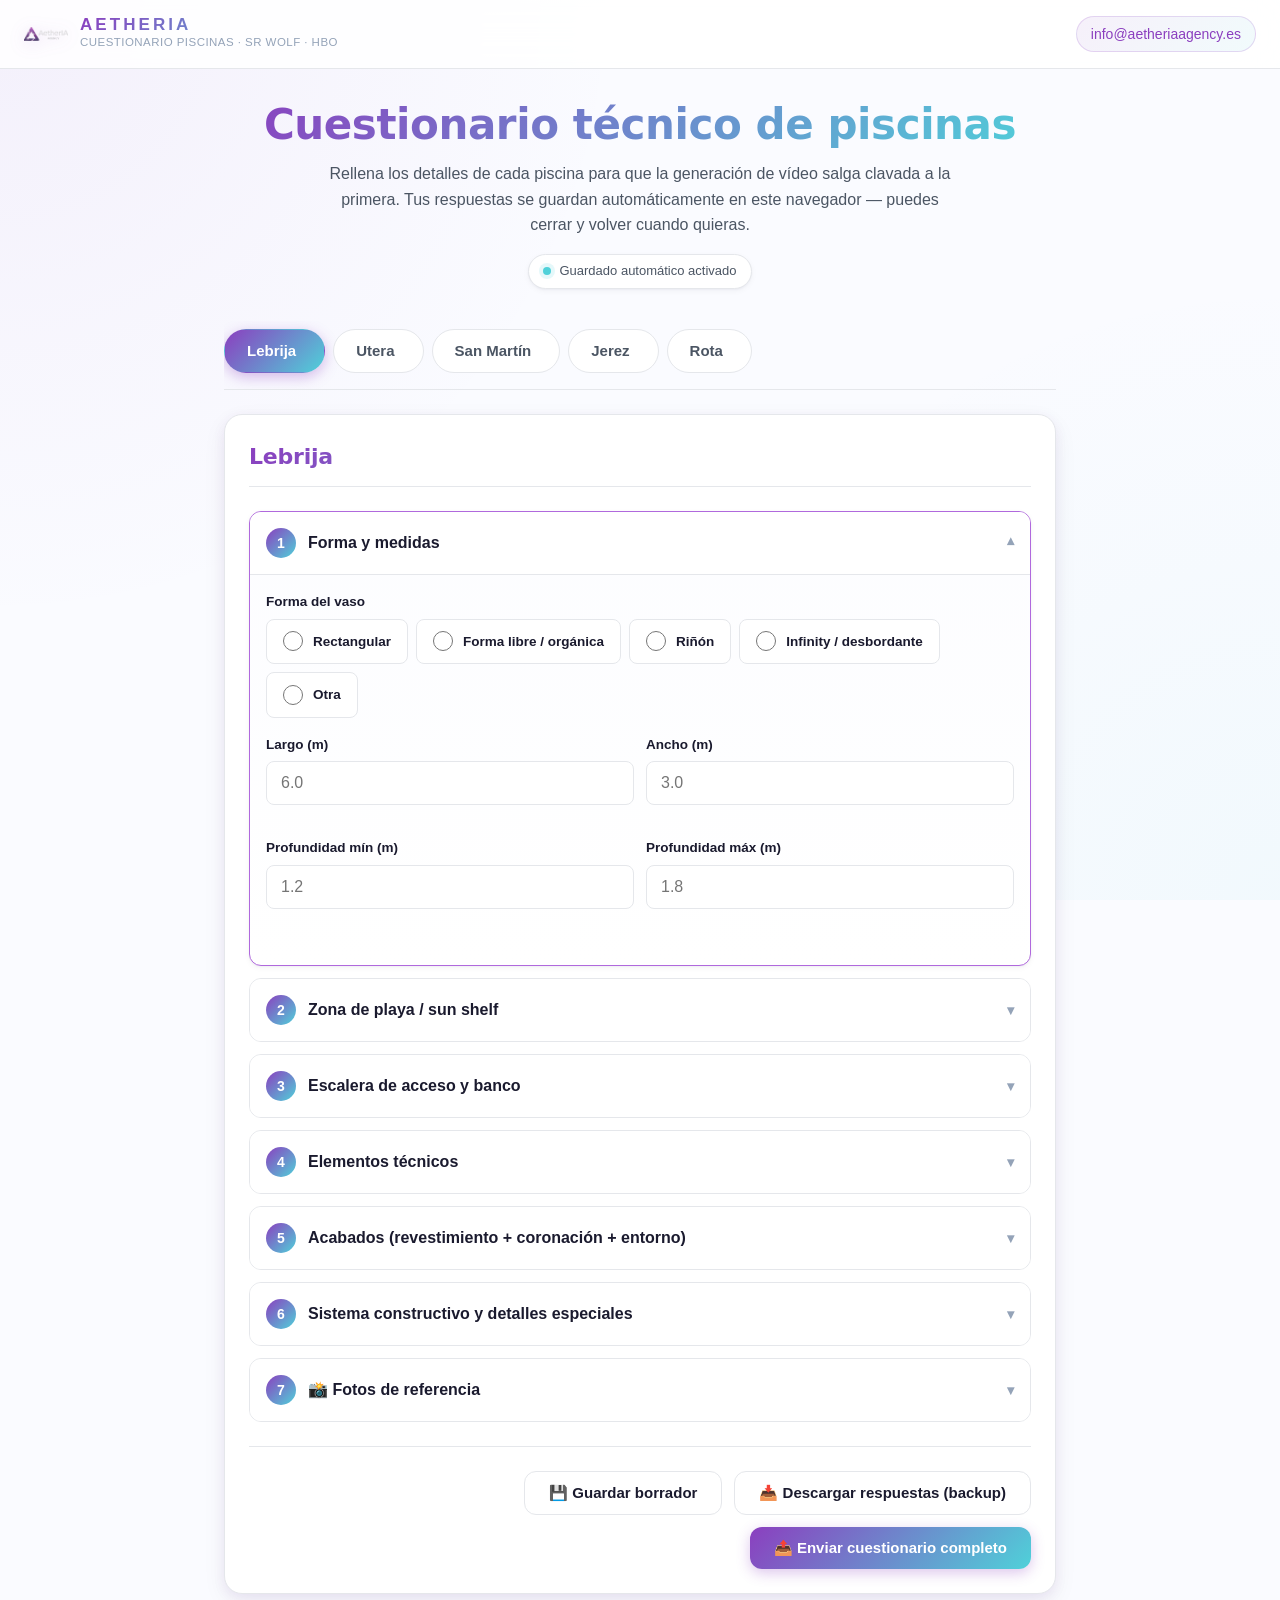
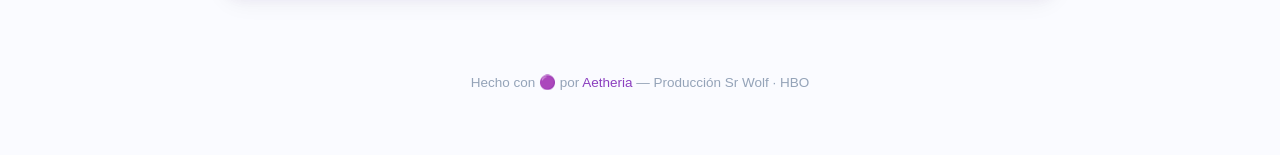
==== commit 6e8372b2: "feat(mobile): optimización móvil exhaustiva Cambios para que el productor pueda rellenar cómodo desd" ====
--- a/index.html
+++ b/index.html
@@ -2,10 +2,18 @@
 <html lang="es">
 <head>
   <meta charset="UTF-8" />
-  <meta name="viewport" content="width=device-width, initial-scale=1.0" />
+  <meta name="viewport" content="width=device-width, initial-scale=1.0, viewport-fit=cover" />
   <meta name="description" content="Cuestionario técnico de piscinas — Aetheria · Producción Sr Wolf / HBO" />
+  <meta name="theme-color" content="#8b3fbf" />
+  <meta name="mobile-web-app-capable" content="yes" />
+  <meta name="apple-mobile-web-app-capable" content="yes" />
+  <meta name="apple-mobile-web-app-status-bar-style" content="default" />
+  <meta name="apple-mobile-web-app-title" content="Piscinas Aetheria" />
+  <meta name="format-detection" content="telephone=no" />
   <title>Cuestionario Piscinas · Aetheria</title>
   <link rel="icon" type="image/png" href="assets/logo-aetheria.png" />
+  <link rel="apple-touch-icon" href="assets/logo-aetheria.png" />
+  <link rel="manifest" href="manifest.webmanifest" />
   <link rel="stylesheet" href="style.css" />
 </head>
 <body>
--- a/style.css
+++ b/style.css
@@ -225,7 +225,8 @@
 .pool-tab {
   flex-shrink: 0;
   scroll-snap-align: start;
-  padding: 10px 20px;
+  padding: 12px 22px;
+  min-height: 44px; /* touch target */
   font-family: inherit;
   font-size: 15px;
   font-weight: 600;
@@ -237,6 +238,10 @@
   transition: all 0.18s ease;
   position: relative;
   white-space: nowrap;
+  -webkit-tap-highlight-color: transparent;
+}
+.pool-tab:active {
+  transform: scale(0.96);
 }
 .pool-tab:hover {
   border-color: var(--aetheria-violet-light);
@@ -292,6 +297,7 @@
   list-style: none;
   cursor: pointer;
   padding: var(--space-4);
+  min-height: 56px; /* touch target generoso */
   display: flex;
   align-items: center;
   gap: var(--space-3);
@@ -300,6 +306,10 @@
   background: var(--surface);
   transition: background 0.15s ease;
   user-select: none;
+  -webkit-tap-highlight-color: transparent;
+}
+.accordion-header:active {
+  background: var(--grad-brand-soft);
 }
 .accordion-header::-webkit-details-marker { display: none; }
 .accordion-header:hover {
@@ -382,13 +392,17 @@
 select {
   width: 100%;
   font-family: inherit;
-  font-size: 14.5px;
+  /* 16px en móvil evita zoom automático en iOS Safari */
+  font-size: 16px;
   color: var(--text);
   background: var(--surface);
   border: 1.5px solid var(--border);
   border-radius: var(--radius-sm);
-  padding: 10px 14px;
+  padding: 12px 14px;
+  min-height: 44px; /* touch target Apple HIG */
   transition: all 0.15s ease;
+  -webkit-appearance: none;
+  appearance: none;
 }
 input[type="text"]:focus,
 input[type="number"]:focus,
@@ -438,25 +452,35 @@
 .radio {
   display: inline-flex;
   align-items: center;
-  gap: 8px;
-  padding: 8px 14px;
+  gap: 10px;
+  padding: 11px 16px;
+  min-height: 44px; /* touch target */
   background: var(--surface);
   border: 1.5px solid var(--border);
   border-radius: var(--radius-sm);
   cursor: pointer;
-  font-size: 14px;
+  font-size: 15px;
   font-weight: 500;
   color: var(--text-soft);
   transition: all 0.15s ease;
   user-select: none;
+  -webkit-tap-highlight-color: transparent;
+}
+.radio:active {
+  transform: scale(0.98);
+  background: var(--grad-brand-soft);
+}
+.radio input[type="radio"] {
+  /* En móvil, radio nativo más grande y fácil de tocar */
+  width: 20px;
+  height: 20px;
+  margin: 0;
+  accent-color: var(--aetheria-violet);
+  cursor: pointer;
 }
 .radio:hover {
   border-color: var(--aetheria-violet-light);
   color: var(--text);
-}
-.radio input[type="radio"] {
-  accent-color: var(--aetheria-violet);
-  cursor: pointer;
 }
 .radio:has(input[type="radio"]:checked) {
   background: var(--grad-brand-soft);
@@ -547,16 +571,236 @@
   font-size: 13.5px;
 }
 
-/* ─── Responsive ─── */
-@media (max-width: 640px) {
-  .container { padding: var(--space-4) var(--space-3); }
-  .pool-form { padding: var(--space-3); }
-  .field-row { grid-template-columns: 1fr; }
-  .accordion-header { padding: 14px; font-size: 15px; }
-  .accordion-body { padding: var(--space-3); }
-  .actions { flex-direction: column; }
-  .actions .btn { width: 100%; justify-content: center; }
-  .brand-tag { display: none; }
-  .contact-link { display: none; }
-  .pool-tab { padding: 8px 16px; font-size: 14px; }
-}
+/* ─── Responsive mobile-first ─── */
+@media (max-width: 768px) {
+  /* Header — compacto pero NO sticky en móvil para no robar espacio */
+  .site-header {
+    position: static;
+    padding: var(--space-3);
+    background: var(--surface);
+    backdrop-filter: none;
+    -webkit-backdrop-filter: none;
+  }
+  .brand-logo {
+    width: 36px;
+    height: 36px;
+  }
+  .brand-name {
+    font-size: 14px;
+  }
+  .brand-tag {
+    font-size: 10px;
+    /* visible pero compacto */
+    display: block;
+    max-width: 200px;
+    overflow: hidden;
+    text-overflow: ellipsis;
+    white-space: nowrap;
+  }
+  .contact-link {
+    /* Lo ocultamos en móvil — el footer y banner lo tienen */
+    display: none;
+  }
+
+  /* Container — menos padding lateral, full bleed */
+  .container {
+    padding: var(--space-4) var(--space-3) 120px; /* padding-bottom para sticky bar */
+    max-width: 100%;
+  }
+
+  /* Intro más compacta */
+  .intro {
+    margin-bottom: var(--space-4);
+  }
+  .intro h1 {
+    font-size: 26px;
+    line-height: 1.2;
+  }
+  .lead {
+    font-size: 14.5px;
+    margin-bottom: var(--space-3);
+  }
+  .status-bar {
+    font-size: 12px;
+    padding: 5px 12px;
+  }
+
+  /* Tabs — full-width scrollables con snap */
+  .pool-tabs {
+    margin-left: calc(-1 * var(--space-3));
+    margin-right: calc(-1 * var(--space-3));
+    padding-left: var(--space-3);
+    padding-right: var(--space-3);
+    gap: 8px;
+  }
+  .pool-tab {
+    padding: 10px 18px;
+    font-size: 14px;
+    min-height: 44px;
+  }
+
+  /* Form card — menos padding */
+  .pool-form {
+    padding: var(--space-3);
+    border-radius: var(--radius-md);
+  }
+  .pool-section h2 {
+    font-size: 18px !important;
+  }
+
+  /* Accordion — más espacio para tocar */
+  .accordion {
+    margin-bottom: var(--space-2);
+  }
+  .accordion-header {
+    padding: 14px;
+    font-size: 15px;
+    min-height: 60px;
+  }
+  .accordion-num {
+    width: 28px;
+    height: 28px;
+    font-size: 13px;
+  }
+  .accordion-body {
+    padding: var(--space-3) var(--space-3) var(--space-4);
+  }
+
+  /* Fields — touch friendly */
+  .field-row {
+    grid-template-columns: 1fr;
+    gap: var(--space-3);
+  }
+  .field {
+    margin-bottom: var(--space-3);
+  }
+  .field label {
+    font-size: 14px;
+  }
+  .sub-heading {
+    font-size: 13px;
+    margin-top: var(--space-3);
+  }
+  .hint {
+    font-size: 13px;
+    padding: 10px 12px;
+  }
+  textarea {
+    min-height: 100px;
+  }
+
+  /* Radios — vertical en móvil para evitar wrap awkward */
+  .radio-group {
+    flex-direction: column;
+    gap: 8px;
+  }
+  .radio {
+    width: 100%;
+    padding: 12px 14px;
+    font-size: 15px;
+  }
+
+  /* Actions — STICKY BOTTOM BAR (siempre visible) */
+  .actions {
+    position: fixed;
+    bottom: 0;
+    left: 0;
+    right: 0;
+    flex-direction: row;
+    flex-wrap: wrap;
+    gap: 8px;
+    padding: 12px 12px calc(12px + env(safe-area-inset-bottom));
+    margin: 0;
+    border-top: 1px solid var(--border);
+    background: rgba(255, 255, 255, 0.96);
+    backdrop-filter: blur(20px);
+    -webkit-backdrop-filter: blur(20px);
+    z-index: 100;
+    box-shadow: 0 -4px 20px rgba(20, 16, 41, 0.08);
+    justify-content: stretch;
+  }
+  .actions .btn {
+    flex: 1 1 auto;
+    min-width: 0;
+    font-size: 14px;
+    padding: 12px 14px;
+    justify-content: center;
+    min-height: 48px;
+    white-space: nowrap;
+  }
+  .btn-primary {
+    flex: 2 1 100%;
+    order: -1; /* el más importante arriba */
+    margin-bottom: 4px;
+  }
+
+  /* Error banner — más legible en móvil */
+  .error-banner {
+    padding: var(--space-3);
+    font-size: 13.5px;
+  }
+  .error-banner strong {
+    font-size: 14px;
+  }
+
+  /* Footer — no necesita tanto espacio */
+  .site-footer {
+    padding: var(--space-4) 0 var(--space-3);
+    font-size: 12.5px;
+  }
+}
+
+/* Extra small phones (< 380px iPhone SE) */
+@media (max-width: 380px) {
+  .intro h1 {
+    font-size: 22px;
+  }
+  .brand-tag {
+    display: none;
+  }
+  .pool-tab {
+    padding: 9px 14px;
+    font-size: 13.5px;
+  }
+  .accordion-title {
+    font-size: 14px;
+  }
+}
+
+/* Landscape phones — devolver actions inline */
+@media (max-width: 768px) and (orientation: landscape) and (max-height: 500px) {
+  .actions {
+    position: static;
+    background: transparent;
+    backdrop-filter: none;
+    box-shadow: none;
+    padding: var(--space-3) 0 0;
+    border-top: 1px solid var(--border);
+  }
+  .container {
+    padding-bottom: var(--space-4);
+  }
+}
+
+/* Touch device — hover states pueden ser confusos */
+@media (hover: none) {
+  .pool-tab:hover {
+    border-color: var(--border);
+    color: var(--text-soft);
+    transform: none;
+  }
+  .accordion:hover {
+    border-color: var(--border);
+  }
+  .accordion-header:hover {
+    background: var(--surface);
+  }
+  .radio:hover {
+    border-color: var(--border);
+    color: var(--text-soft);
+  }
+  .btn-primary:hover {
+    transform: none;
+    box-shadow: 0 4px 14px rgba(139, 63, 191, 0.3);
+  }
+}
